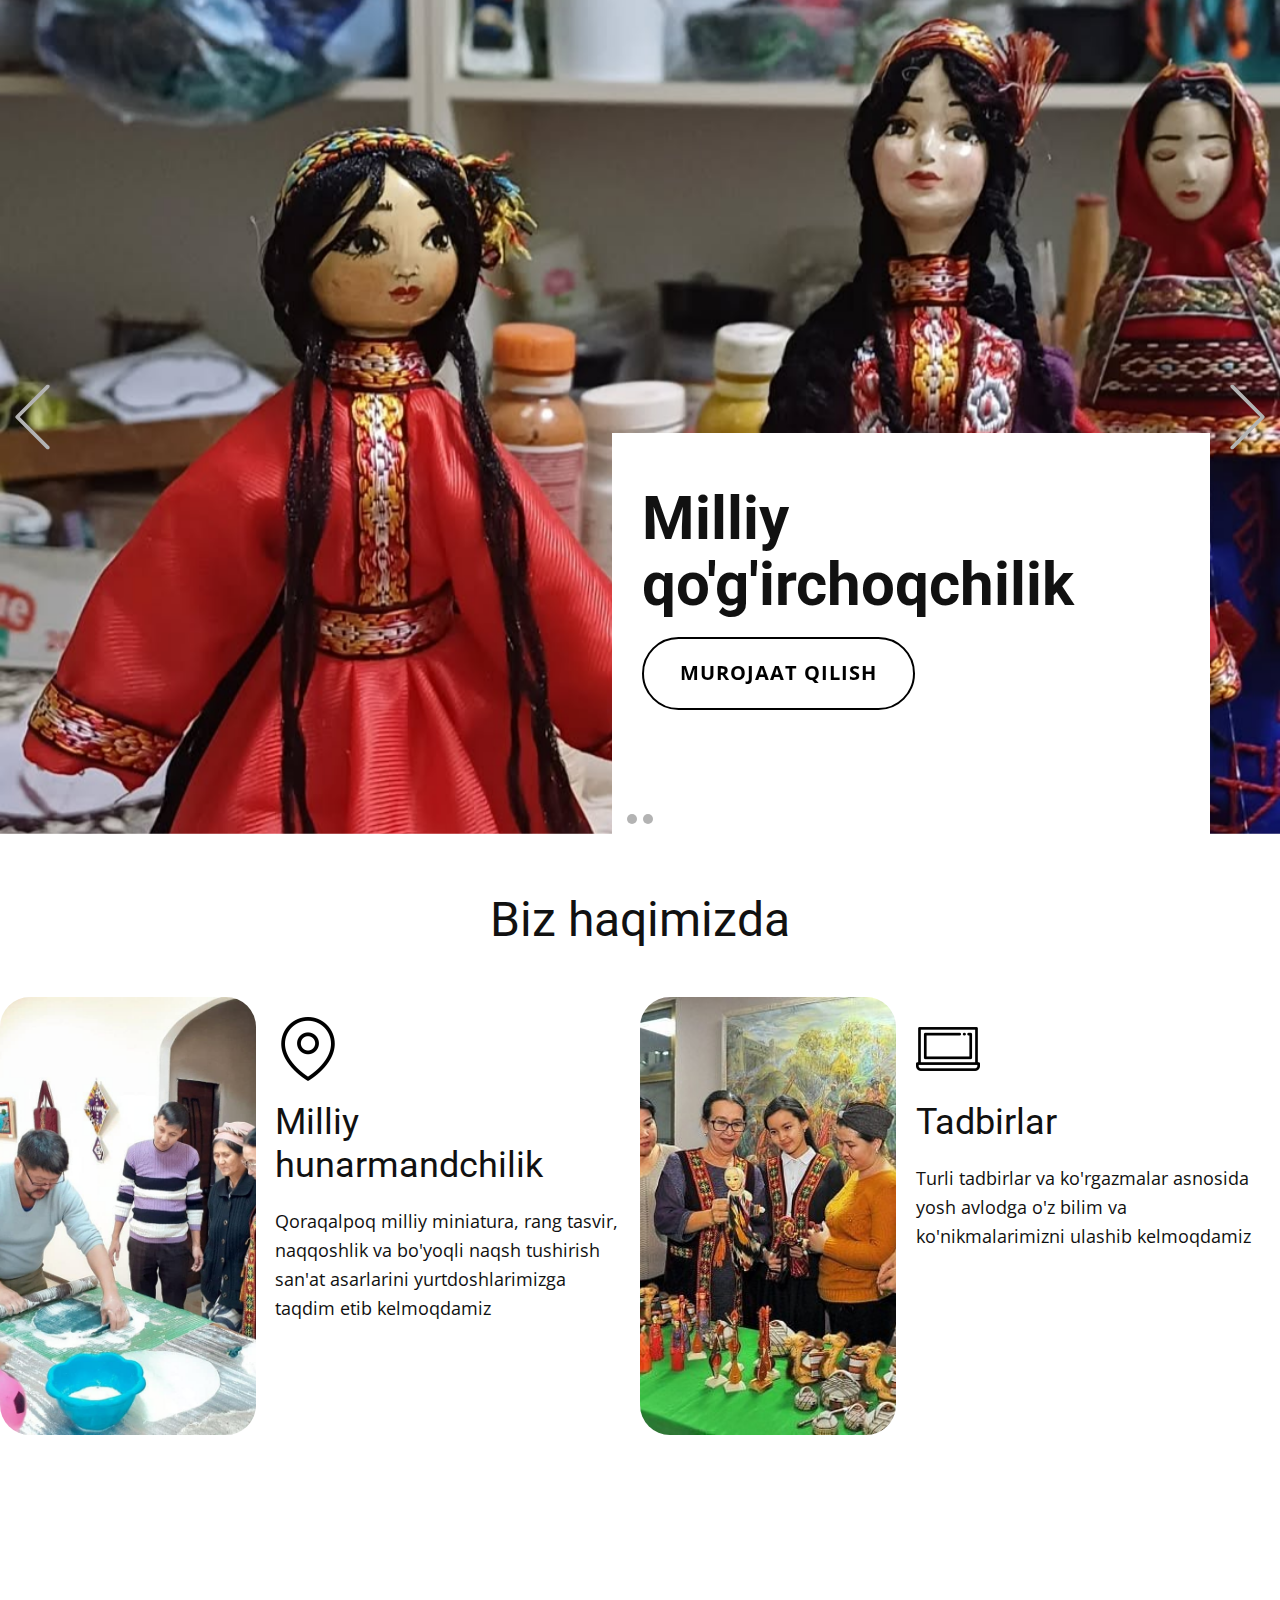
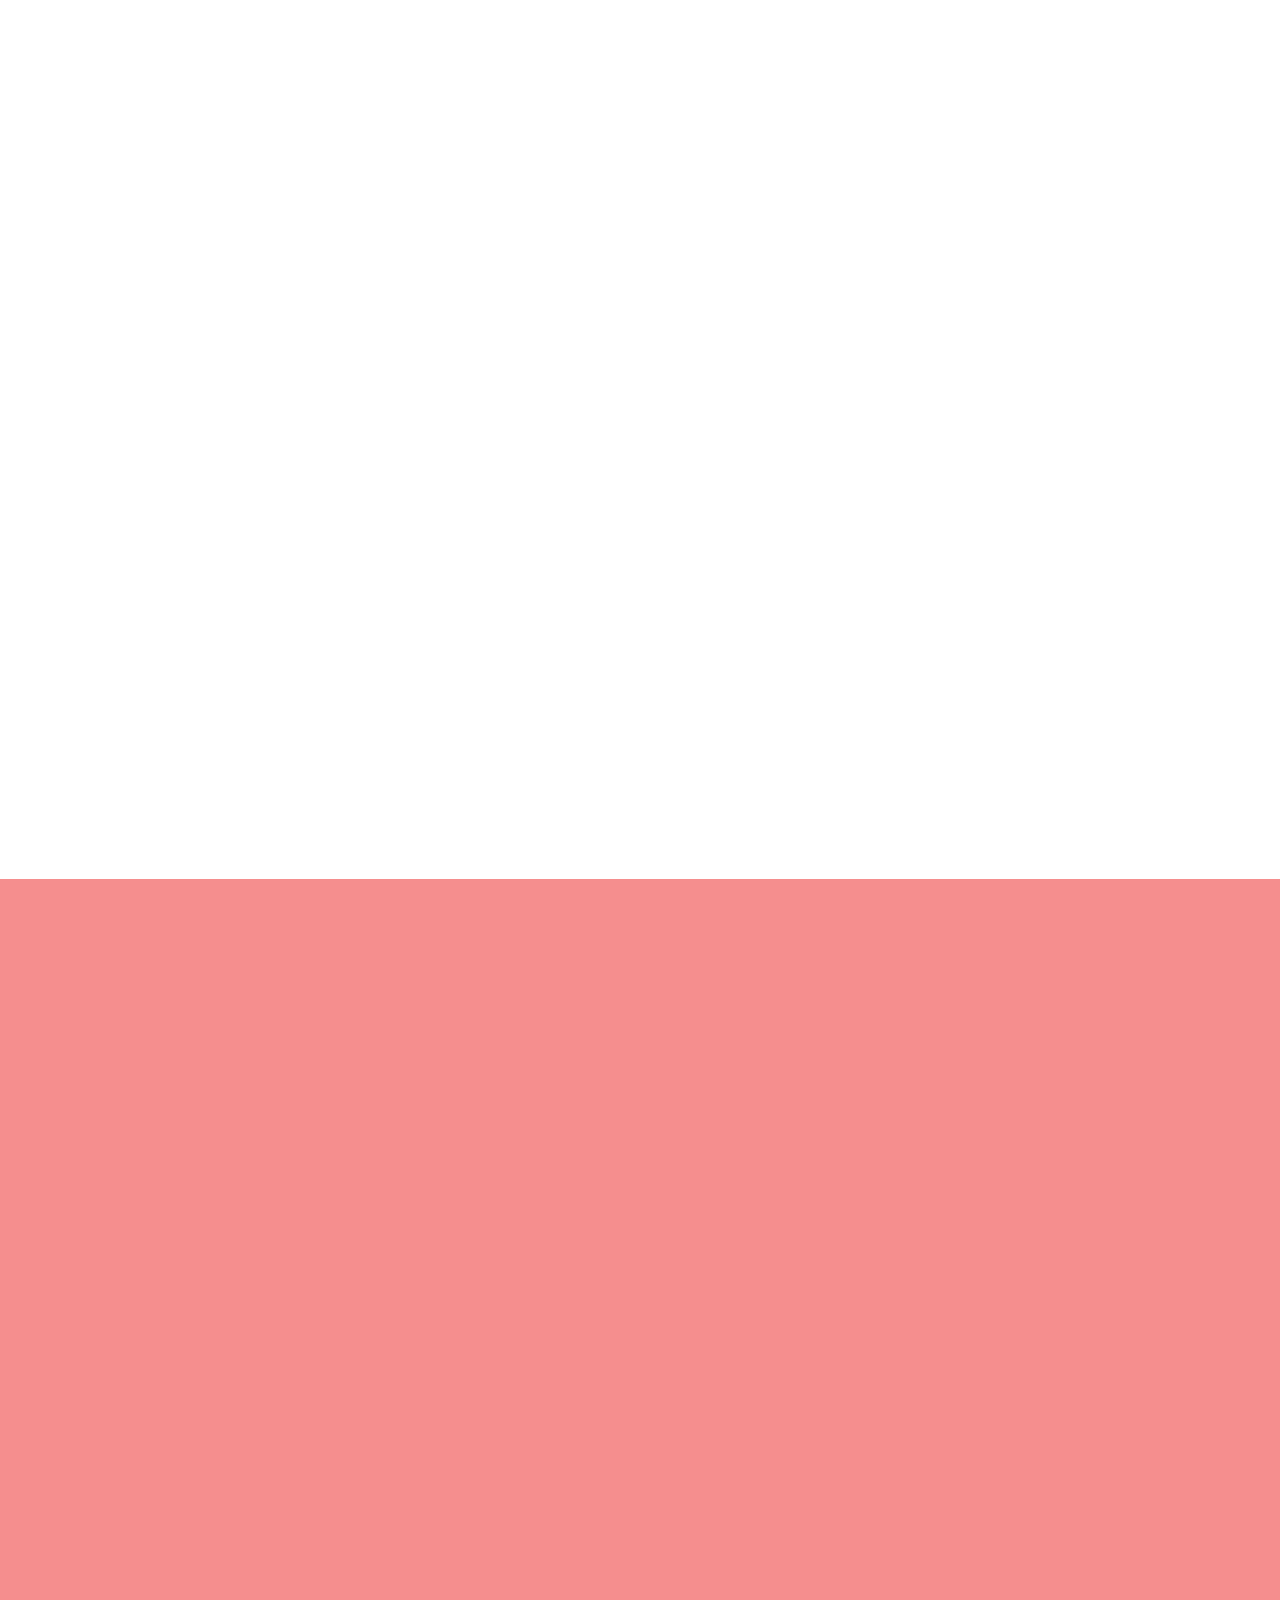
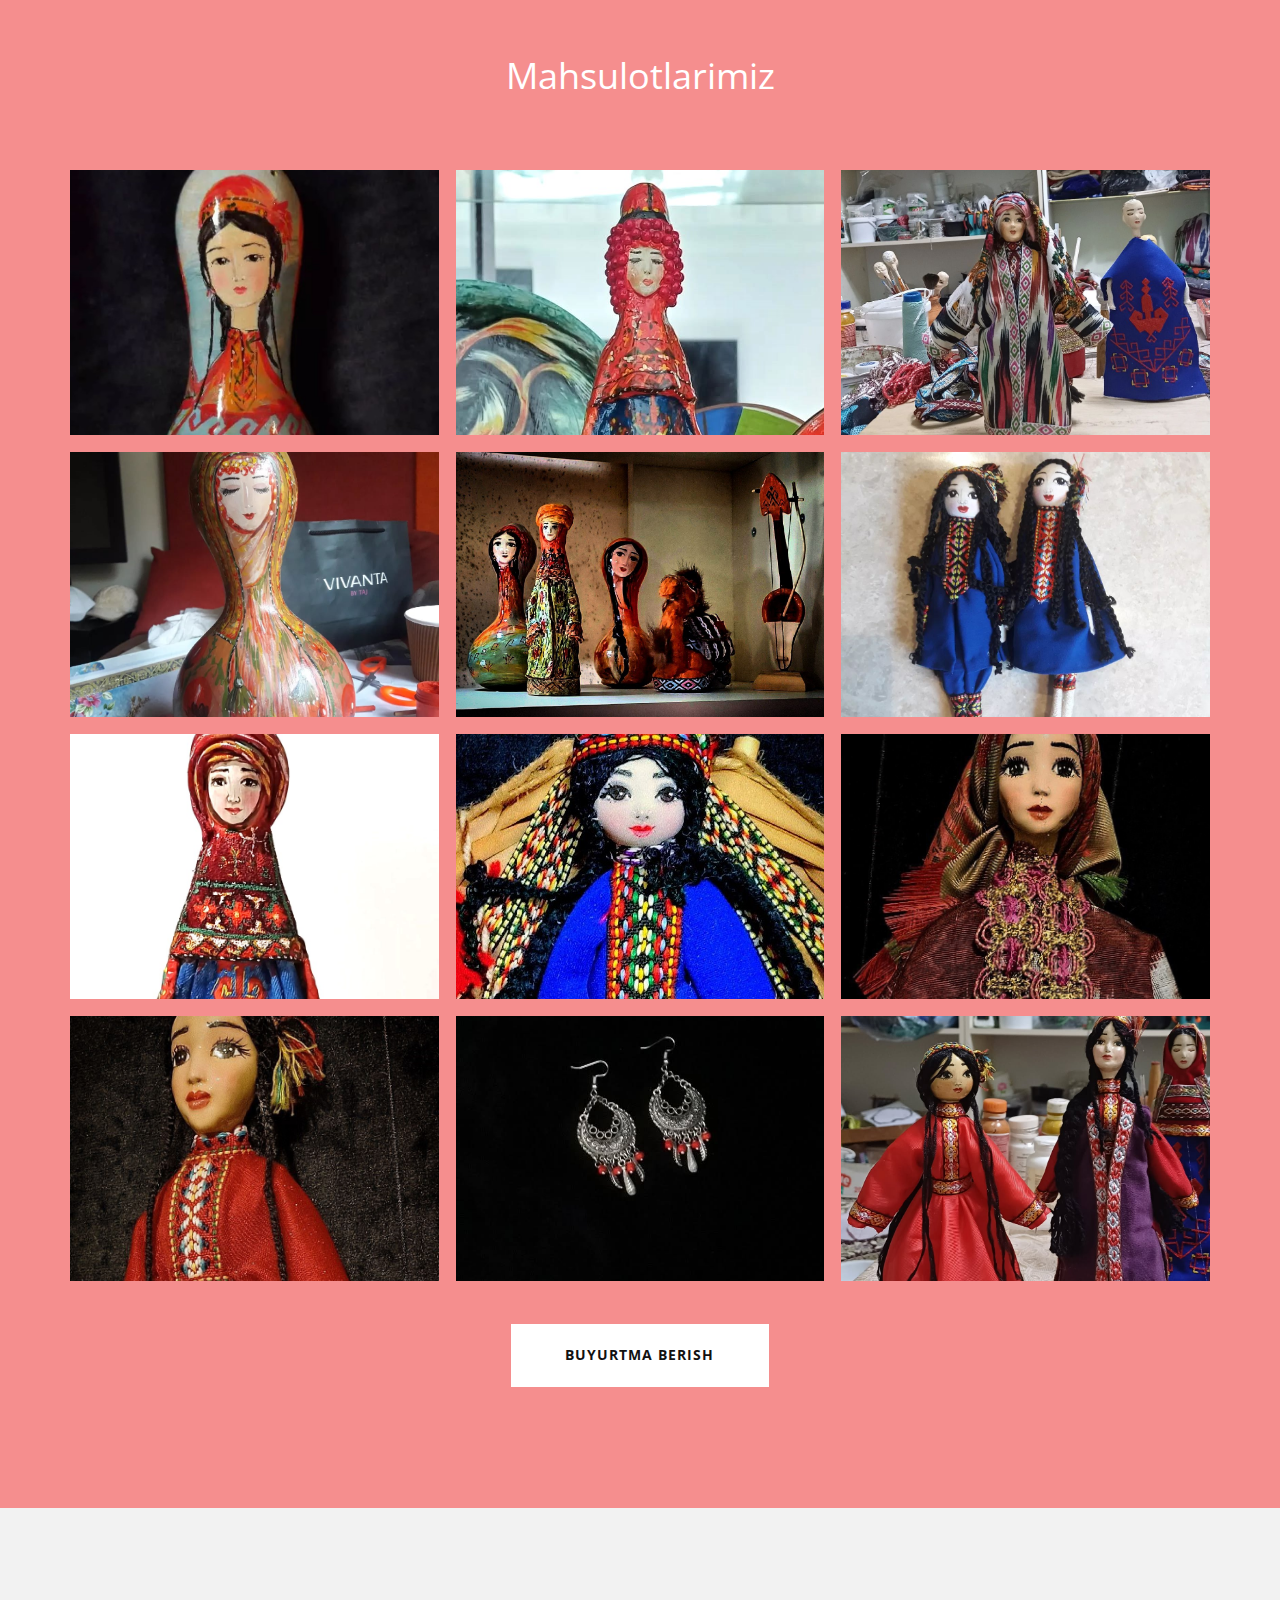
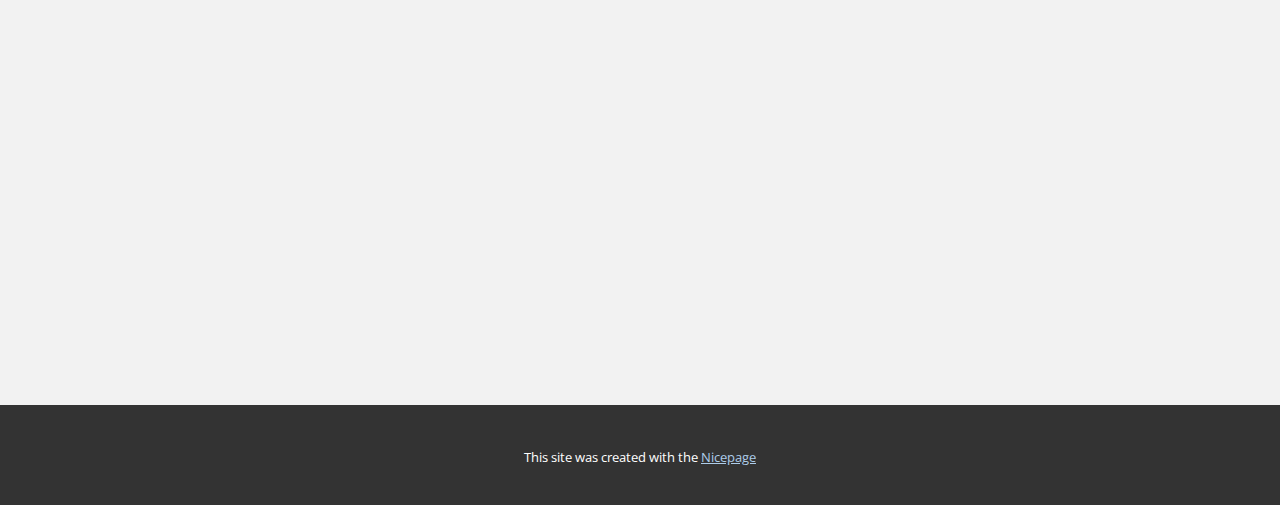
==== index.html @ 1484b787 "first commit" ====
<!DOCTYPE html>
<html style="font-size: 16px;" lang="en"><head>
    <meta name="viewport" content="width=device-width, initial-scale=1.0">
    <meta charset="utf-8">
    <meta name="keywords" content="​The Best-Selling Book Author That Inspires">
    <meta name="description" content="">
    <title>Milliy tasvir</title>
    <link rel="stylesheet" href="nicepage.css" media="screen">
<link rel="stylesheet" href="index.css" media="screen">
    <script class="u-script" type="text/javascript" src="jquery-1.9.1.min.js" defer=""></script>
    <script class="u-script" type="text/javascript" src="nicepage.js" defer=""></script>
    <meta name="generator" content="Nicepage 7.1.0, nicepage.com">
    <link id="u-theme-google-font" rel="stylesheet" href="https://fonts.googleapis.com/css?family=Roboto:100,100i,300,300i,400,400i,500,500i,700,700i,900,900i|Open+Sans:300,300i,400,400i,500,500i,600,600i,700,700i,800,800i">
    <link id="u-page-google-font" rel="stylesheet" href="https://fonts.googleapis.com/css?family=Open+Sans:300,300i,400,400i,500,500i,600,600i,700,700i,800,800i">
    
    
    
    
    
    
    
    
    
    <script type="application/ld+json">{
		"@context": "http://schema.org",
		"@type": "Organization",
		"name": "",
		"url": "/"
}</script>
    <meta name="theme-color" content="#478ac9">
    <meta property="og:title" content="Milliy tasvir">
    <meta property="og:type" content="website">
    <link rel="canonical" href="/">
  <meta data-intl-tel-input-cdn-path="intlTelInput/"></head>
  <body data-home-page="https://website6389601.nicepage.io/Milliy-tasvir.html?version=19e3d061-ef5d-7a63-19ee-7de861537e59" data-home-page-title="Milliy tasvir" data-path-to-root="./" data-include-products="false" class="u-body u-xl-mode" data-lang="en">
    <section class="u-carousel u-slide u-block-ebd0-1" id="carousel-514c" data-interval="5000" data-u-ride="carousel">
      <ol class="u-absolute-hcenter u-carousel-indicators u-block-ebd0-2">
        <li data-u-target="#carousel-514c" class="u-active u-grey-30 u-shape-circle" style="width: 10px; height: 10px;" data-u-slide-to="0"></li>
        <li data-u-target="#carousel-514c" class="u-grey-30 u-shape-circle" style="width: 10px; height: 10px;" data-u-slide-to="1"></li>
      </ol>
      <div class="u-carousel-inner" role="listbox">
        <div class="u-active u-carousel-item u-clearfix u-image u-section-1-1" data-image-width="1080" data-image-height="1080">
          <div class="u-clearfix u-sheet u-sheet-1">
            <div class="u-align-left u-container-align-left u-container-style u-expanded-width-sm u-expanded-width-xs u-group u-white u-group-1" data-animation-name="customAnimationIn" data-animation-duration="1500" data-animation-delay="500">
              <div class="u-container-layout u-container-layout-1">
                <h1 class="u-align-left u-text u-text-1" data-animation-name="" data-animation-duration="0" data-animation-delay="0" data-animation-direction="">Milliy qo'g'irchoqchilik</h1>
                <a href="tel:+998 91 395 06 77" class="u-active-palette-2-base u-align-center u-border-2 u-border-active-grey-80 u-border-black u-border-hover-grey-80 u-btn u-btn-round u-button-style u-hover-palette-2-base u-none u-radius-50 u-btn-1">Murojaat qilish</a>
              </div>
            </div>
          </div>
        </div>
        <div class="u-carousel-item u-clearfix u-image u-section-1-2" data-image-width="1080" data-image-height="1080">
          <div class="u-clearfix u-sheet u-sheet-1">
            <div class="u-align-left u-container-align-left u-container-style u-expanded-width-sm u-expanded-width-xs u-group u-white u-group-1" data-animation-name="customAnimationIn" data-animation-duration="1500" data-animation-delay="500">
              <div class="u-container-layout u-container-layout-1">
                <h1 class="u-align-left u-text u-text-1" data-animation-name="" data-animation-duration="0" data-animation-delay="0" data-animation-direction="">Milliy qo'g'irchoqchilik</h1>
                <a href="#" class="u-active-grey-80 u-align-center u-border-2 u-border-active-grey-80 u-border-black u-border-hover-grey-80 u-btn u-btn-round u-button-style u-hover-grey-80 u-none u-radius-50 u-btn-1">Murojaat qilish</a>
              </div>
            </div>
          </div>
        </div>
      </div>
      <a class="u-absolute-vcenter u-carousel-control u-carousel-control-prev u-text-grey-30 u-block-ebd0-3" href="#carousel-514c" role="button" data-u-slide="prev">
        <span aria-hidden="true">
          <svg class="u-svg-link" viewBox="0 0 477.175 477.175"><path d="M145.188,238.575l215.5-215.5c5.3-5.3,5.3-13.8,0-19.1s-13.8-5.3-19.1,0l-225.1,225.1c-5.3,5.3-5.3,13.8,0,19.1l225.1,225
                    c2.6,2.6,6.1,4,9.5,4s6.9-1.3,9.5-4c5.3-5.3,5.3-13.8,0-19.1L145.188,238.575z"></path></svg>
        </span>
        <span class="sr-only">Previous</span>
      </a>
      <a class="u-absolute-vcenter u-carousel-control u-carousel-control-next u-text-grey-30 u-block-ebd0-4" href="#carousel-514c" role="button" data-u-slide="next">
        <span aria-hidden="true">
          <svg class="u-svg-link" viewBox="0 0 477.175 477.175"><path d="M360.731,229.075l-225.1-225.1c-5.3-5.3-13.8-5.3-19.1,0s-5.3,13.8,0,19.1l215.5,215.5l-215.5,215.5
                    c-5.3,5.3-5.3,13.8,0,19.1c2.6,2.6,6.1,4,9.5,4c3.4,0,6.9-1.3,9.5-4l225.1-225.1C365.931,242.875,365.931,234.275,360.731,229.075z"></path></svg>
        </span>
        <span class="sr-only">Next</span>
      </a>
    </section>
    <section class="u-clearfix u-white u-section-2" id="carousel_7572">
      <h2 class="u-align-center u-text u-text-default u-text-1">Biz haqimizda<br>
      </h2>
      <div class="data-layout-selected u-clearfix u-expanded-width u-gutter-0 u-layout-wrap u-layout-wrap-1">
        <div class="u-layout">
          <div class="u-layout-row">
            <div class="u-container-align-center u-container-style u-image u-image-round u-layout-cell u-radius u-size-12-lg u-size-12-xl u-size-30-md u-size-30-sm u-size-30-xs u-image-1" data-image-width="960" data-image-height="960">
              <div class="u-container-layout u-container-layout-1"></div>
            </div>
            <div class="u-container-align-center-sm u-container-align-center-xs u-container-style u-layout-cell u-shape-rectangle u-size-18-lg u-size-18-xl u-size-30-md u-size-30-sm u-size-30-xs u-layout-cell-2">
              <div class="u-container-layout u-valign-top-lg u-valign-top-md u-valign-top-xl u-container-layout-2">
                <span class="u-align-center-sm u-align-center-xs u-file-icon u-icon u-icon-1">
                  <img src="images/3892704.png" alt="">
                </span>
                <h3 class="u-align-center-sm u-align-center-xs u-align-left-lg u-align-left-md u-align-left-xl u-text u-text-default u-text-2">Milliy hunarmandchilik </h3>
                <p class="u-align-center-sm u-align-center-xs u-align-left-lg u-align-left-md u-align-left-xl u-text u-text-default u-text-3">Qoraqalpoq milliy miniatura, rang tasvir, naqqoshlik va bo'yoqli naqsh tushirish san'at asarlarini yurtdoshlarimizga taqdim etib kelmoqdamiz</p>
                <a href="./#carousel_c367" class="u-active-palette-1-dark-1 u-align-center-sm u-align-center-xs u-align-left-lg u-align-left-md u-align-left-xl u-border-none u-btn u-button-style u-custom-color-2 u-hover-feature u-hover-palette-1-dark-1 u-radius u-text-active-white u-text-hover-white u-text-palette-1-dark-3 u-btn-1" data-animation-name="customAnimationIn" data-animation-duration="1750" data-animation-delay="500" data-animation-direction="">Mahsulotlarimiz</a>
              </div>
            </div>
            <div class="u-container-align-center u-container-style u-image u-image-round u-layout-cell u-radius u-size-12-lg u-size-12-xl u-size-30-md u-size-30-sm u-size-30-xs u-image-2" data-image-width="422" data-image-height="422">
              <div class="u-container-layout u-container-layout-3"></div>
            </div>
            <div class="u-container-align-center-sm u-container-align-center-xs u-container-align-left-lg u-container-align-left-md u-container-align-left-xl u-container-style u-layout-cell u-shape-rectangle u-size-18-lg u-size-18-xl u-size-30-md u-size-30-sm u-size-30-xs u-layout-cell-4">
              <div class="u-container-layout u-valign-top u-container-layout-4">
                <span class="u-align-center-sm u-align-center-xs u-file-icon u-icon u-icon-2">
                  <img src="images/331006.png" alt="">
                </span>
                <h3 class="u-align-center-sm u-align-center-xs u-align-left-lg u-align-left-md u-align-left-xl u-text u-text-default u-text-4">Tadbirlar</h3>
                <p class="u-align-center-sm u-align-center-xs u-align-left-lg u-align-left-md u-align-left-xl u-text u-text-default u-text-5">Turli tadbirlar va ko'rgazmalar asnosida yosh avlodga o'z bilim va ko'nikmalarimizni ulashib kelmoqdamiz </p>
                <a href="./#carousel_719b" class="u-active-palette-1-dark-1 u-align-center-sm u-align-center-xs u-align-left-lg u-align-left-md u-align-left-xl u-border-none u-btn u-button-style u-custom-color-2 u-hover-feature u-hover-palette-1-dark-1 u-radius u-text-active-white u-text-hover-white u-text-palette-1-dark-3 u-btn-2" data-animation-name="customAnimationIn" data-animation-duration="1750" data-animation-delay="500" data-animation-direction="">Ijtimoiy tarmoqlar</a>
              </div>
            </div>
          </div>
        </div>
      </div>
      
      
    </section>
    <section class="u-align-center u-clearfix u-container-align-center u-container-align-center-xs u-white u-section-3" src="" id="carousel_9b4f">
      <div class="custom-expanded u-container-align-center u-container-style u-expanded-width-lg u-expanded-width-sm u-expanded-width-xl u-group u-image u-shading u-image-1" data-image-width="960" data-image-height="960" data-animation-name="flipIn" data-animation-duration="1500" data-animation-delay="0" data-animation-direction="X">
        <div class="u-container-layout u-valign-top u-container-layout-1">
          <h1 class="u-align-center u-text u-text-body-alt-color u-text-default u-text-1">Faoliyatimiz</h1>
        </div>
      </div>
      <div class="custom-expanded u-list u-list-1">
        <div class="u-repeater u-repeater-1">
          <div class="u-container-style u-list-item u-palette-2-light-1 u-radius u-repeater-item u-shape-round u-list-item-1" data-animation-name="customAnimationIn" data-animation-duration="1500" data-animation-delay="500">
            <div class="u-container-layout u-similar-container u-container-layout-2">
              <span class="u-align-center-sm u-align-center-xs u-align-left-lg u-align-left-md u-align-left-xl u-file-icon u-icon u-text-white u-icon-1" data-animation-name="" data-animation-duration="0" data-animation-delay="0" data-animation-direction="">
                <img src="images/7198217-c89758ea.png" alt="">
              </span>
              <h4 class="u-align-center-sm u-align-center-xs u-align-left-lg u-align-left-md u-align-left-xl u-text u-text-2">Faoliyatimiz&nbsp;</h4>
              <p class="u-align-left u-text u-text-3"> 2017-yildan beri xalq amaliy san’ati va milliy qadriyatlarni saqlab qolish hamda targ‘ib qilish yo‘lida mehnat qilib kelmoqdamiz.&nbsp; Bizning asosiy maqsadimiz milliy san'atni asrash va xalqaro targ'ib qilish</p>
            </div>
          </div>
          <div class="u-container-style u-list-item u-palette-2-light-1 u-radius u-repeater-item u-shape-round u-list-item-2" data-animation-name="customAnimationIn" data-animation-duration="1500" data-animation-delay="500">
            <div class="u-container-layout u-similar-container u-container-layout-3">
              <span class="u-align-center-sm u-align-center-xs u-align-left-lg u-align-left-md u-align-left-xl u-file-icon u-icon u-text-white u-icon-2" data-animation-name="" data-animation-duration="0" data-animation-delay="0" data-animation-direction="">
                <img src="images/9541346-ba551d6d.png" alt="">
              </span>
              <h4 class="u-align-center-sm u-align-center-xs u-align-left-lg u-align-left-md u-align-left-xl u-text u-text-4">Yutuqlarimiz</h4>
              <p class="u-align-left u-text u-text-5"> 1. Miniatюra, rang tasvir, nakkoshlik va buyokli naqshlar bilan ishlab chiqilgan mahsulotlarimiz yuqori san'at asarlaridir.Yetkazib berish pochta orqali amalga oshiriladi va buyurtma asosida mahsulotlar tayyorlanadi.<br>
              </p>
            </div>
          </div>
          <div class="u-container-style u-list-item u-palette-2-light-1 u-radius u-repeater-item u-shape-round u-list-item-3" data-animation-name="customAnimationIn" data-animation-duration="1500" data-animation-delay="500">
            <div class="u-container-layout u-similar-container u-container-layout-4">
              <span class="u-align-center-sm u-align-center-xs u-align-left-lg u-align-left-md u-align-left-xl u-file-icon u-icon u-text-white u-icon-3" data-animation-name="" data-animation-duration="0" data-animation-delay="0" data-animation-direction="">
                <img src="images/12644617-d09484ce.png" alt="">
              </span>
              <h4 class="u-align-center-sm u-align-center-xs u-align-left-lg u-align-left-md u-align-left-xl u-text u-text-6">Statistika</h4>
              <p class="u-align-left u-text u-text-7"> 2017-yildan buyon san’atga mehr qo‘ygan mingdan ortiq mijozga o‘zimizning mahsulot va xizmatlarimizni taqdim etdik. Har bir buyumimiz o‘ziga xoslik va qo‘l mehnatining yuksak namunasi hisoblanadi. </p>
            </div>
          </div>
        </div>
      </div>
    </section>
    <section class="u-clearfix u-container-align-center u-custom-color-2 u-section-4" id="carousel_c367">
      <div class="u-clearfix u-sheet u-sheet-1">
        <h2 class="u-align-center u-text u-text-default u-text-1" data-animation-name="customAnimationIn" data-animation-duration="1500" data-animation-delay="0">Mahsulot turlari</h2>
        <div class="u-expanded-width u-list u-list-1">
          <div class="u-repeater u-repeater-1">
            <div class="u-align-left u-container-align-left u-container-style u-list-item u-opacity u-opacity-90 u-repeater-item u-white u-list-item-1" data-animation-name="customAnimationIn" data-animation-duration="1500" data-animation-delay="500">
              <div class="u-container-layout u-similar-container u-container-layout-1">
                <div alt="" class="custom-expanded u-image u-image-circle u-preserve-proportions u-image-1" data-image-width="960" data-image-height="960"></div>
                <h4 class="u-align-center u-text u-text-default u-text-2">Su'ratli qo'g'irchoq</h4>
                <p class="u-align-center u-text u-text-default u-text-palette-2-base u-text-3">qo'l mehnati </p>
                <div class="u-social-icons u-spacing-10 u-social-icons-1">
                  <a class="u-social-url" target="_blank" href="">
                    <span class="u-icon u-icon-circle u-social-facebook u-social-icon u-text-black u-icon-1">
                      <svg class="u-svg-link" preserveAspectRatio="xMidYMin slice" viewBox="0 0 112 112" style=""><use xlink:href="#svg-ad72"></use></svg>
                      <svg x="0px" y="0px" viewBox="0 0 112 112" id="svg-ad72" class="u-svg-content"><path d="M75.5,28.8H65.4c-1.5,0-4,0.9-4,4.3v9.4h13.9l-1.5,15.8H61.4v45.1H42.8V58.3h-8.8V42.4h8.8V32.2 c0-7.4,3.4-18.8,18.8-18.8h13.8v15.4H75.5z"></path></svg>
                    </span>
                  </a>
                  <a class="u-social-url" target="_blank" href="">
                    <span class="u-icon u-icon-circle u-social-icon u-social-instagram u-text-black u-icon-2">
                      <svg class="u-svg-link" preserveAspectRatio="xMidYMin slice" viewBox="0 0 112 112" style=""><use xlink:href="#svg-a0a0"></use></svg>
                      <svg x="0px" y="0px" viewBox="0 0 112 112" id="svg-a0a0" class="u-svg-content"><path d="M55.9,32.9c-12.8,0-23.2,10.4-23.2,23.2s10.4,23.2,23.2,23.2s23.2-10.4,23.2-23.2S68.7,32.9,55.9,32.9z M55.9,69.4c-7.4,0-13.3-6-13.3-13.3c-0.1-7.4,6-13.3,13.3-13.3s13.3,6,13.3,13.3C69.3,63.5,63.3,69.4,55.9,69.4z"></path><path d="M79.7,26.8c-3,0-5.4,2.5-5.4,5.4s2.5,5.4,5.4,5.4c3,0,5.4-2.5,5.4-5.4S82.7,26.8,79.7,26.8z"></path><path d="M78.2,11H33.5C21,11,10.8,21.3,10.8,33.7v44.7c0,12.6,10.2,22.8,22.7,22.8h44.7c12.6,0,22.7-10.2,22.7-22.7 V33.7C100.8,21.1,90.6,11,78.2,11z M91,78.4c0,7.1-5.8,12.8-12.8,12.8H33.5c-7.1,0-12.8-5.8-12.8-12.8V33.7 c0-7.1,5.8-12.8,12.8-12.8h44.7c7.1,0,12.8,5.8,12.8,12.8V78.4z"></path></svg>
                    </span>
                  </a>
                  <a class="u-social-url" target="_blank" href="#">
                    <span class="u-icon u-icon-circle u-social-icon u-social-linkedin u-text-black u-icon-3">
                      <svg class="u-svg-link" preserveAspectRatio="xMidYMin slice" viewBox="0 0 112 112" style=""><use xlink:href="#svg-78e1"></use></svg>
                      <svg x="0px" y="0px" viewBox="0 0 112 112" id="svg-78e1" class="u-svg-content"><path d="M33.8,96.8H14.5v-58h19.3V96.8z M24.1,30.9L24.1,30.9c-6.6,0-10.8-4.5-10.8-10.1c0-5.8,4.3-10.1,10.9-10.1 S34.9,15,35.1,20.8C35.1,26.4,30.8,30.9,24.1,30.9z M103.3,96.8H84.1v-31c0-7.8-2.7-13.1-9.8-13.1c-5.3,0-8.5,3.6-9.9,7.1 c-0.6,1.3-0.6,3-0.6,4.8V97H44.5c0,0,0.3-52.6,0-58h19.3v8.2c2.6-3.9,7.2-9.6,17.4-9.6c12.7,0,22.2,8.4,22.2,26.1V96.8z"></path></svg>
                    </span>
                  </a>
                </div>
              </div>
            </div>
            <div class="u-align-left u-container-align-center u-container-align-left u-container-align-left-xl u-container-style u-list-item u-opacity u-opacity-90 u-repeater-item u-white u-list-item-2" data-animation-name="customAnimationIn" data-animation-duration="1500" data-animation-delay="500">
              <div class="u-container-layout u-similar-container u-container-layout-2">
                <div alt="" class="custom-expanded u-image u-image-circle u-preserve-proportions u-image-2" data-image-width="720" data-image-height="1123"></div>
                <h4 class="u-align-center u-text u-text-default u-text-4"> Milliy qo'g'irchoq</h4>
                <p class="u-align-center u-text u-text-default u-text-palette-2-base u-text-5"> qo'l mehnati </p>
                <div class="u-social-icons u-spacing-10 u-social-icons-2">
                  <a class="u-social-url" target="_blank" href="">
                    <span class="u-icon u-icon-circle u-social-facebook u-social-icon u-text-black u-icon-4">
                      <svg class="u-svg-link" preserveAspectRatio="xMidYMin slice" viewBox="0 0 112 112" style=""><use xlink:href="#svg-ad72"></use></svg>
                      <svg x="0px" y="0px" viewBox="0 0 112 112" id="svg-ad72" class="u-svg-content"><path d="M75.5,28.8H65.4c-1.5,0-4,0.9-4,4.3v9.4h13.9l-1.5,15.8H61.4v45.1H42.8V58.3h-8.8V42.4h8.8V32.2 c0-7.4,3.4-18.8,18.8-18.8h13.8v15.4H75.5z"></path></svg>
                    </span>
                  </a>
                  <a class="u-social-url" target="_blank" href="">
                    <span class="u-icon u-icon-circle u-social-icon u-social-instagram u-text-black u-icon-5">
                      <svg class="u-svg-link" preserveAspectRatio="xMidYMin slice" viewBox="0 0 112 112" style=""><use xlink:href="#svg-a0a0"></use></svg>
                      <svg x="0px" y="0px" viewBox="0 0 112 112" id="svg-a0a0" class="u-svg-content"><path d="M55.9,32.9c-12.8,0-23.2,10.4-23.2,23.2s10.4,23.2,23.2,23.2s23.2-10.4,23.2-23.2S68.7,32.9,55.9,32.9z M55.9,69.4c-7.4,0-13.3-6-13.3-13.3c-0.1-7.4,6-13.3,13.3-13.3s13.3,6,13.3,13.3C69.3,63.5,63.3,69.4,55.9,69.4z"></path><path d="M79.7,26.8c-3,0-5.4,2.5-5.4,5.4s2.5,5.4,5.4,5.4c3,0,5.4-2.5,5.4-5.4S82.7,26.8,79.7,26.8z"></path><path d="M78.2,11H33.5C21,11,10.8,21.3,10.8,33.7v44.7c0,12.6,10.2,22.8,22.7,22.8h44.7c12.6,0,22.7-10.2,22.7-22.7 V33.7C100.8,21.1,90.6,11,78.2,11z M91,78.4c0,7.1-5.8,12.8-12.8,12.8H33.5c-7.1,0-12.8-5.8-12.8-12.8V33.7 c0-7.1,5.8-12.8,12.8-12.8h44.7c7.1,0,12.8,5.8,12.8,12.8V78.4z"></path></svg>
                    </span>
                  </a>
                  <a class="u-social-url" target="_blank" href="#">
                    <span class="u-icon u-icon-circle u-social-icon u-social-linkedin u-text-black u-icon-6">
                      <svg class="u-svg-link" preserveAspectRatio="xMidYMin slice" viewBox="0 0 112 112" style=""><use xlink:href="#svg-78e1"></use></svg>
                      <svg x="0px" y="0px" viewBox="0 0 112 112" id="svg-78e1" class="u-svg-content"><path d="M33.8,96.8H14.5v-58h19.3V96.8z M24.1,30.9L24.1,30.9c-6.6,0-10.8-4.5-10.8-10.1c0-5.8,4.3-10.1,10.9-10.1 S34.9,15,35.1,20.8C35.1,26.4,30.8,30.9,24.1,30.9z M103.3,96.8H84.1v-31c0-7.8-2.7-13.1-9.8-13.1c-5.3,0-8.5,3.6-9.9,7.1 c-0.6,1.3-0.6,3-0.6,4.8V97H44.5c0,0,0.3-52.6,0-58h19.3v8.2c2.6-3.9,7.2-9.6,17.4-9.6c12.7,0,22.2,8.4,22.2,26.1V96.8z"></path></svg>
                    </span>
                  </a>
                </div>
              </div>
            </div>
            <div class="u-align-left u-container-align-left u-container-style u-list-item u-opacity u-opacity-90 u-repeater-item u-white u-list-item-3" data-animation-name="customAnimationIn" data-animation-duration="1500" data-animation-delay="500">
              <div class="u-container-layout u-similar-container u-container-layout-3">
                <div alt="" class="custom-expanded u-image u-image-circle u-preserve-proportions u-image-3" data-image-width="1080" data-image-height="1349"></div>
                <h4 class="u-align-center u-text u-text-default u-text-6">Milliy qo'g'irchoq </h4>
                <p class="u-align-center u-text u-text-default u-text-palette-2-base u-text-7"> qo'l mehnati </p>
                <div class="u-social-icons u-spacing-10 u-social-icons-3">
                  <a class="u-social-url" target="_blank" href="">
                    <span class="u-icon u-icon-circle u-social-facebook u-social-icon u-text-black u-icon-7">
                      <svg class="u-svg-link" preserveAspectRatio="xMidYMin slice" viewBox="0 0 112 112" style=""><use xlink:href="#svg-ad72"></use></svg>
                      <svg x="0px" y="0px" viewBox="0 0 112 112" id="svg-ad72" class="u-svg-content"><path d="M75.5,28.8H65.4c-1.5,0-4,0.9-4,4.3v9.4h13.9l-1.5,15.8H61.4v45.1H42.8V58.3h-8.8V42.4h8.8V32.2 c0-7.4,3.4-18.8,18.8-18.8h13.8v15.4H75.5z"></path></svg>
                    </span>
                  </a>
                  <a class="u-social-url" target="_blank" href="">
                    <span class="u-icon u-icon-circle u-social-icon u-social-instagram u-text-black u-icon-8">
                      <svg class="u-svg-link" preserveAspectRatio="xMidYMin slice" viewBox="0 0 112 112" style=""><use xlink:href="#svg-a0a0"></use></svg>
                      <svg x="0px" y="0px" viewBox="0 0 112 112" id="svg-a0a0" class="u-svg-content"><path d="M55.9,32.9c-12.8,0-23.2,10.4-23.2,23.2s10.4,23.2,23.2,23.2s23.2-10.4,23.2-23.2S68.7,32.9,55.9,32.9z M55.9,69.4c-7.4,0-13.3-6-13.3-13.3c-0.1-7.4,6-13.3,13.3-13.3s13.3,6,13.3,13.3C69.3,63.5,63.3,69.4,55.9,69.4z"></path><path d="M79.7,26.8c-3,0-5.4,2.5-5.4,5.4s2.5,5.4,5.4,5.4c3,0,5.4-2.5,5.4-5.4S82.7,26.8,79.7,26.8z"></path><path d="M78.2,11H33.5C21,11,10.8,21.3,10.8,33.7v44.7c0,12.6,10.2,22.8,22.7,22.8h44.7c12.6,0,22.7-10.2,22.7-22.7 V33.7C100.8,21.1,90.6,11,78.2,11z M91,78.4c0,7.1-5.8,12.8-12.8,12.8H33.5c-7.1,0-12.8-5.8-12.8-12.8V33.7 c0-7.1,5.8-12.8,12.8-12.8h44.7c7.1,0,12.8,5.8,12.8,12.8V78.4z"></path></svg>
                    </span>
                  </a>
                  <a class="u-social-url" target="_blank" href="#">
                    <span class="u-icon u-icon-circle u-social-icon u-social-linkedin u-text-black u-icon-9">
                      <svg class="u-svg-link" preserveAspectRatio="xMidYMin slice" viewBox="0 0 112 112" style=""><use xlink:href="#svg-78e1"></use></svg>
                      <svg x="0px" y="0px" viewBox="0 0 112 112" id="svg-78e1" class="u-svg-content"><path d="M33.8,96.8H14.5v-58h19.3V96.8z M24.1,30.9L24.1,30.9c-6.6,0-10.8-4.5-10.8-10.1c0-5.8,4.3-10.1,10.9-10.1 S34.9,15,35.1,20.8C35.1,26.4,30.8,30.9,24.1,30.9z M103.3,96.8H84.1v-31c0-7.8-2.7-13.1-9.8-13.1c-5.3,0-8.5,3.6-9.9,7.1 c-0.6,1.3-0.6,3-0.6,4.8V97H44.5c0,0,0.3-52.6,0-58h19.3v8.2c2.6-3.9,7.2-9.6,17.4-9.6c12.7,0,22.2,8.4,22.2,26.1V96.8z"></path></svg>
                    </span>
                  </a>
                </div>
              </div>
            </div>
          </div>
        </div>
      </div>
    </section>
    <section class="u-clearfix u-custom-color-2 u-section-5" id="sec-9756">
      <div class="u-clearfix u-sheet u-valign-middle u-sheet-1">
        <h3 class="u-align-center u-custom-font u-font-open-sans u-text u-text-default u-text-1">Mahsulotlarimiz</h3>
      </div>
    </section>
    <section class="u-align-center u-clearfix u-container-align-center u-custom-color-2 u-section-6" id="carousel_8724">
      <div class="u-clearfix u-sheet u-valign-middle-xs u-sheet-1">
        <div class="u-expanded-width u-gallery u-layout-grid u-lightbox u-show-text-on-hover u-gallery-1">
          <div class="u-gallery-inner u-gallery-inner-1">
            <div class="u-effect-fade u-effect-hover-liftUp u-gallery-item u-gallery-item-1">
              <div class="u-back-slide" data-image-width="863" data-image-height="580">
                <img class="u-back-image u-expanded" src="images/Snapinsta.app_324068382_140531981888480_1067826738696913418_n_1080-1.jpg">
              </div>
              <div class="u-over-slide u-shading u-over-slide-1"></div>
            </div>
            <div class="u-effect-fade u-effect-hover-liftUp u-gallery-item u-gallery-item-2">
              <div class="u-back-slide" data-image-width="794" data-image-height="488">
                <img class="u-back-image u-expanded" src="images/Snapinsta.app_438949588_411873331480786_3979796614231112829_n_1080.jpg">
              </div>
              <div class="u-over-slide u-shading u-over-slide-2"></div>
            </div>
            <div class="u-effect-fade u-effect-hover-liftUp u-gallery-item u-gallery-item-3">
              <div class="u-back-slide" data-image-width="1080" data-image-height="1080">
                <img class="u-back-image u-expanded" src="images/Snapinsta.app_467327288_1091255815375343_606841157768823582_n_1080.jpg">
              </div>
              <div class="u-over-slide u-shading u-over-slide-3"></div>
            </div>
            <div class="u-effect-fade u-effect-hover-liftUp u-gallery-item u-gallery-item-4">
              <div class="u-back-slide" data-image-width="1080" data-image-height="1080">
                <img class="u-back-image u-expanded" src="images/Snapinsta.app_329579476_188061743907149_6606380950341901539_n_1080.jpg">
              </div>
              <div class="u-over-slide u-shading u-over-slide-4"></div>
            </div>
            <div class="u-effect-fade u-effect-hover-liftUp u-gallery-item u-gallery-item-5">
              <div class="u-back-slide" data-image-width="1280" data-image-height="906">
                <img class="u-back-image u-expanded" src="images/photo_5364135396897842100_y1.jpg">
              </div>
              <div class="u-over-slide u-shading u-over-slide-5"></div>
            </div>
            <div class="u-effect-fade u-effect-hover-liftUp u-gallery-item u-gallery-item-6">
              <div class="u-back-slide" data-image-width="1080" data-image-height="1080">
                <img class="u-back-image u-expanded" src="images/Snapinsta.app_330836353_867287367898827_5084224909433812159_n_1080.jpg">
              </div>
              <div class="u-over-slide u-shading u-over-slide-6"></div>
            </div>
            <div class="u-effect-fade u-effect-hover-liftUp u-gallery-item u-gallery-item-7">
              <div class="u-back-slide" data-image-width="860" data-image-height="641">
                <img class="u-back-image u-expanded" src="images/Snapinsta.app_447066650_2730547063786994_8689189964973637212_n_1080-1.jpg">
              </div>
              <div class="u-over-slide u-shading u-over-slide-7"></div>
            </div>
            <div class="u-effect-fade u-effect-hover-liftUp u-gallery-item u-gallery-item-8">
              <div class="u-back-slide" data-image-width="685" data-image-height="731">
                <img class="u-back-image u-expanded" src="images/photo_5364135396897842106_y-1.jpg">
              </div>
              <div class="u-over-slide u-shading u-over-slide-8"></div>
            </div>
            <div class="u-effect-fade u-effect-hover-liftUp u-gallery-item u-gallery-item-9">
              <div class="u-back-slide" data-image-width="763" data-image-height="809">
                <img class="u-back-image u-expanded" src="images/photo_5364135396897842104_y.jpg">
              </div>
              <div class="u-over-slide u-shading u-over-slide-9"></div>
            </div>
            <div class="u-effect-fade u-effect-hover-liftUp u-gallery-item u-gallery-item-10" data-image-width="776" data-image-height="1280">
              <div class="u-back-slide" data-image-width="780" data-image-height="707">
                <img class="u-back-image u-expanded" src="images/5364135396897842132.jpg">
              </div>
              <div class="u-over-slide u-shading u-over-slide-10"></div>
            </div>
            <div class="u-effect-fade u-effect-hover-liftUp u-gallery-item u-gallery-item-11" data-image-width="590" data-image-height="964">
              <div class="u-back-slide" data-image-width="720" data-image-height="720">
                <img class="u-back-image u-expanded" src="images/Snapinsta.app_401070766_1114098886240913_5497408241287108324_n_1080.jpg">
              </div>
              <div class="u-over-slide u-shading u-over-slide-11"></div>
            </div>
            <div class="u-effect-fade u-effect-hover-liftUp u-gallery-item u-gallery-item-12" data-image-width="1080" data-image-height="1080">
              <div class="u-back-slide">
                <img class="u-back-image u-expanded" src="images/Snapinsta.app_468033038_1148251799968113_2856271543137672391_n_1080.jpg">
              </div>
              <div class="u-over-slide u-shading u-over-slide-12"></div>
            </div>
          </div>
        </div>
        <a href="tel:+99891 395 06 77" class="u-active-palette-2-light-3 u-align-center u-border-none u-btn u-button-style u-hover-palette-2-light-3 u-white u-btn-1">Buyurtma berish </a>
      </div>
    </section>
    <section class="u-align-center u-clearfix u-container-align-center u-grey-5 u-section-7" src="" id="carousel_719b">
      <div class="u-clearfix u-sheet u-valign-middle u-sheet-1">
        <div class="u-expanded-width u-list u-list-1">
          <div class="u-repeater u-repeater-1">
            <div class="u-align-center u-border-3 u-border-no-bottom u-border-no-left u-border-no-right u-border-palette-2-base u-container-align-center u-container-align-left u-container-style u-hover-feature u-list-item u-radius u-repeater-item u-shape-round u-white u-list-item-1" data-animation-name="customAnimationIn" data-animation-duration="1000" data-animation-delay="500">
              <div class="u-container-layout u-similar-container u-valign-top u-container-layout-1">
                <h3 class="u-align-left u-text u-text-1">Aloqa</h3>
                <p class="u-align-left u-text u-text-2">Murojaat va takliflar uchun<br> +99891 395 06 77
                </p>
                <a href="tel:+99891 395 06 77" class="u-align-left u-border-2 u-border-active-palette-2-base u-border-hover-palette-2-base u-border-no-left u-border-no-right u-border-no-top u-border-palette-2-base u-btn u-button-style u-none u-text-active-palette-2-base u-text-body-color u-text-hover-palette-2-base u-btn-1" data-animation-name="customAnimationIn" data-animation-duration="1500" data-animation-delay="500" data-animation-direction="">murojaat qilish </a>
              </div>
            </div>
            <div class="u-align-center u-border-3 u-border-no-bottom u-border-no-left u-border-no-right u-border-palette-2-base u-container-align-center u-container-align-left u-container-style u-hover-feature u-list-item u-radius u-repeater-item u-shape-round u-white u-list-item-2" data-animation-name="customAnimationIn" data-animation-duration="1000">
              <div class="u-container-layout u-similar-container u-valign-top u-container-layout-2">
                <h3 class="u-align-left u-text u-text-3">Instagram</h3>
                <p class="u-align-left u-text u-text-4"> @allambergenovamakha<br>@allambergenovamakhada
                </p>
                <a href="https://www.instagram.com/allambergenovamakhada/" class="u-align-left u-border-2 u-border-active-palette-2-base u-border-hover-palette-2-base u-border-no-left u-border-no-right u-border-no-top u-border-palette-2-base u-btn u-button-style u-none u-text-active-palette-2-base u-text-body-color u-text-hover-palette-2-base u-btn-2" data-animation-name="customAnimationIn" data-animation-duration="1500" data-animation-delay="500" data-animation-direction="">ko'rish</a>
              </div>
            </div>
            <div class="u-align-center u-border-3 u-border-no-bottom u-border-no-left u-border-no-right u-border-palette-2-base u-container-align-center u-container-align-left u-container-style u-hover-feature u-list-item u-radius u-repeater-item u-shape-round u-white u-list-item-3" data-animation-name="customAnimationIn" data-animation-duration="1000">
              <div class="u-container-layout u-similar-container u-valign-top u-container-layout-3">
                <h3 class="u-align-left u-text u-text-5">Manzil</h3>
                <p class="u-align-left u-text u-text-6"> Nukus tumani, 24 MKR, Bayterek ko'chasi&nbsp; 57, 4-xona</p>
                <a href="https://maps.app.goo.gl/UTdTBF5DTcmhH5kt7" class="u-align-left u-border-2 u-border-active-palette-2-base u-border-hover-palette-2-base u-border-no-left u-border-no-right u-border-no-top u-border-palette-2-base u-btn u-button-style u-none u-text-active-palette-2-base u-text-body-color u-text-hover-palette-2-base u-btn-3" data-animation-name="customAnimationIn" data-animation-duration="1500" data-animation-delay="500" data-animation-direction="">Ko'rish</a>
              </div>
            </div>
          </div>
        </div>
      </div>
      
      
      
    </section>
    
    
    
    
    <section class="u-backlink u-clearfix u-grey-80">
      <p class="u-text">
        <span>This site was created with the </span>
        <a class="u-link" href="https://nicepage.com/" target="_blank" rel="nofollow">
          <span>Nicepage</span>
        </a>
      </p>
    </section>
  
</body></html>
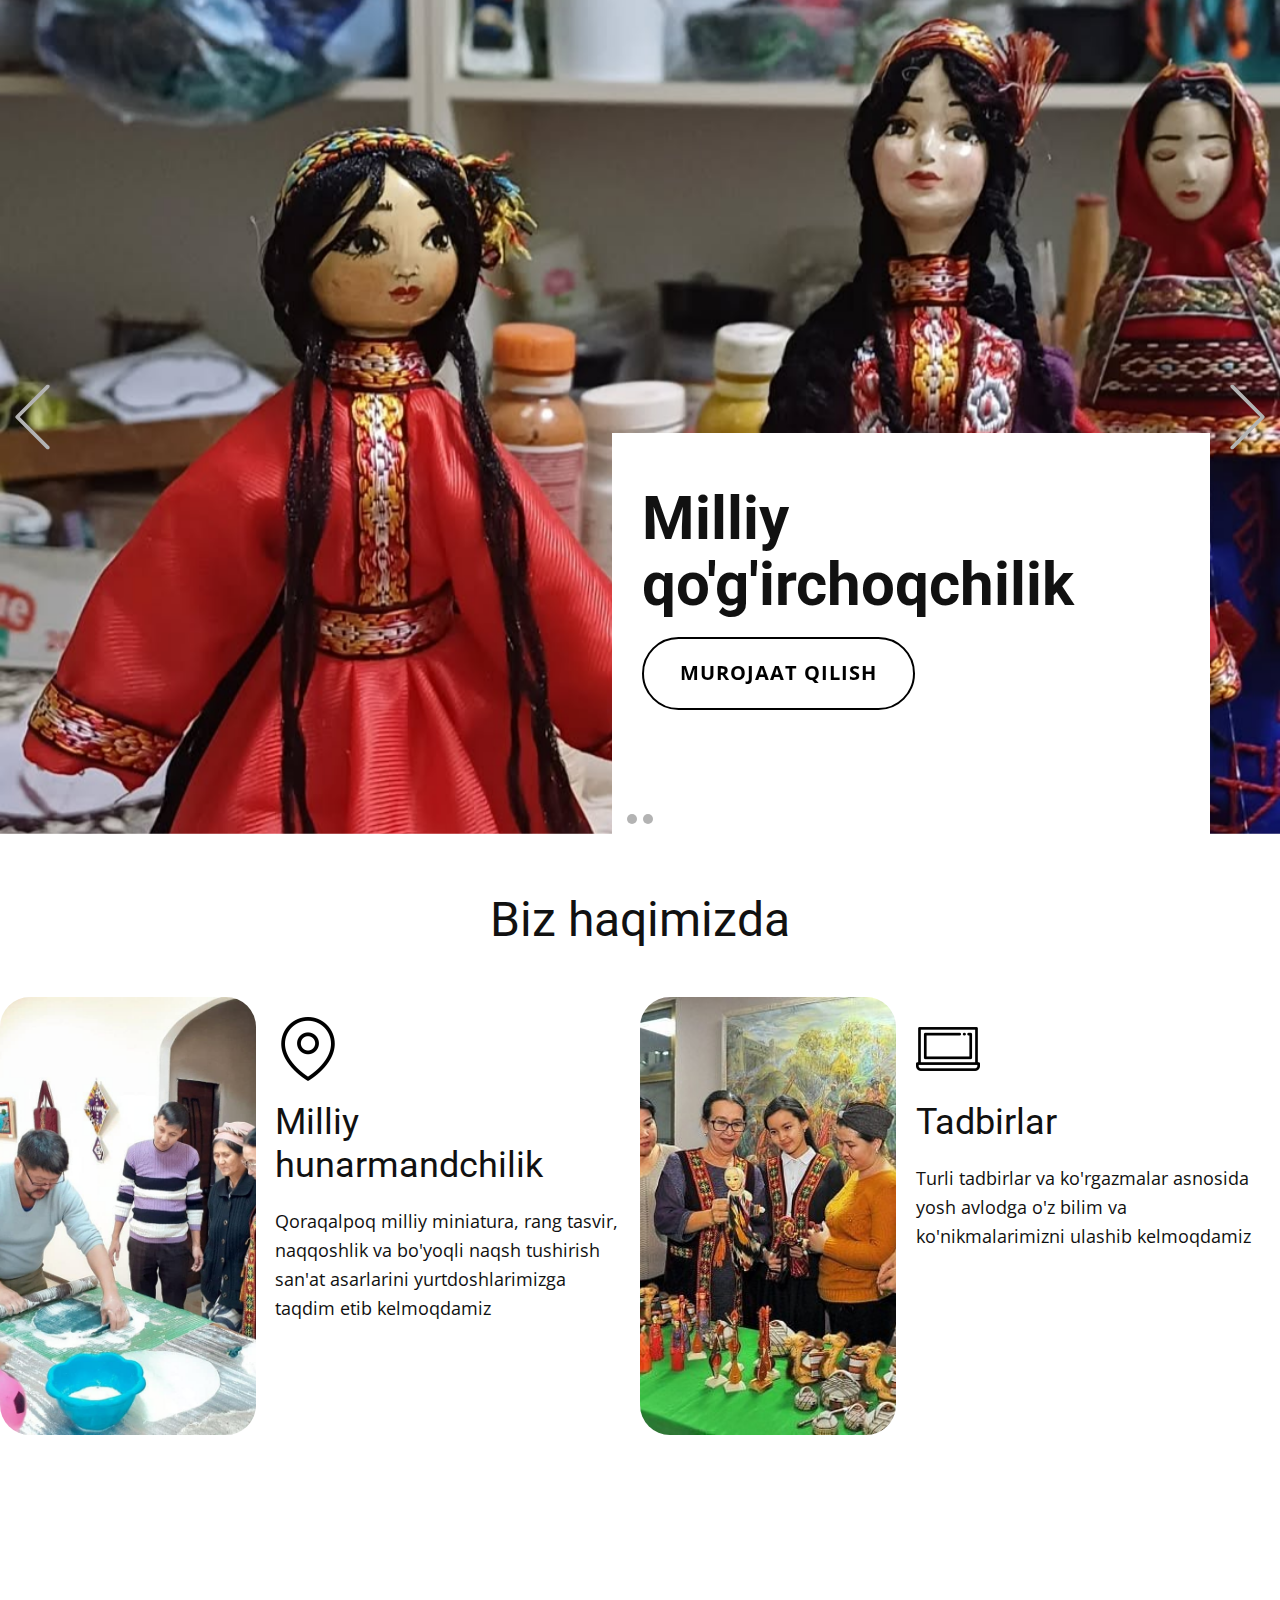
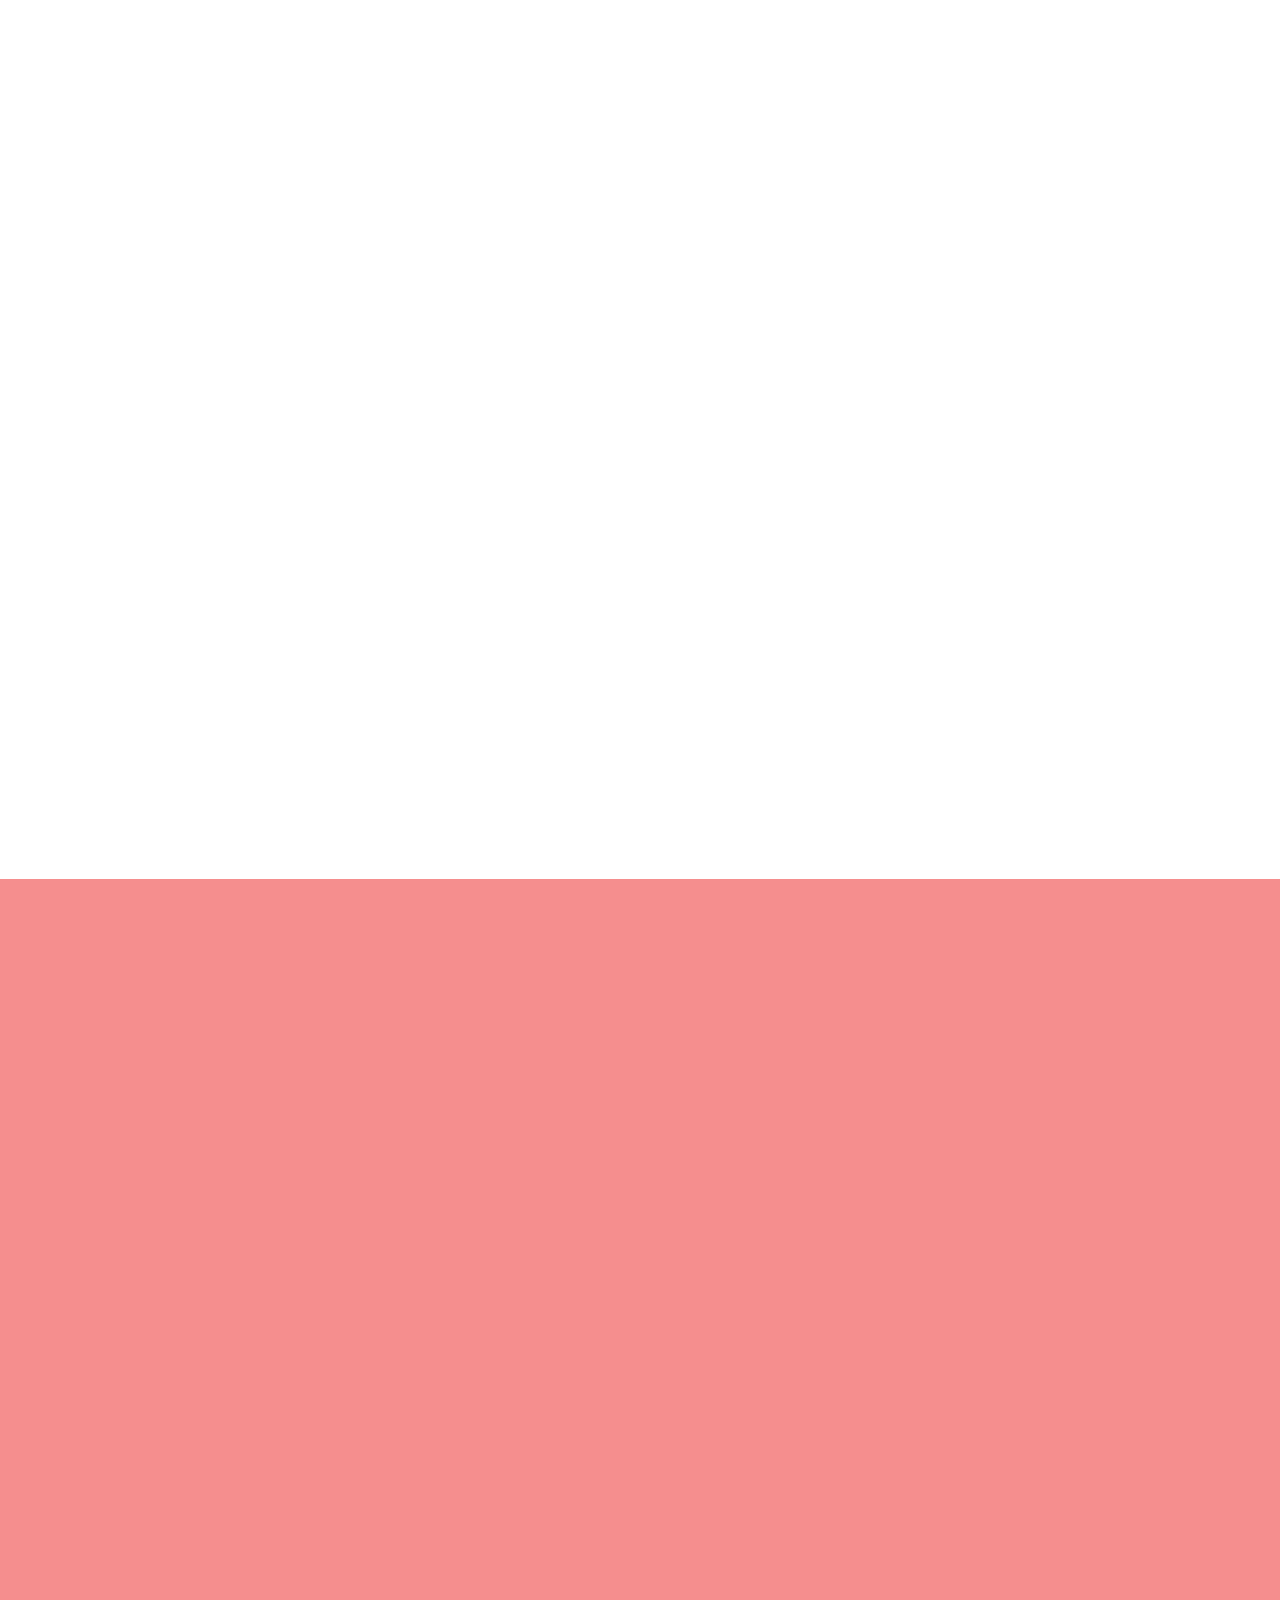
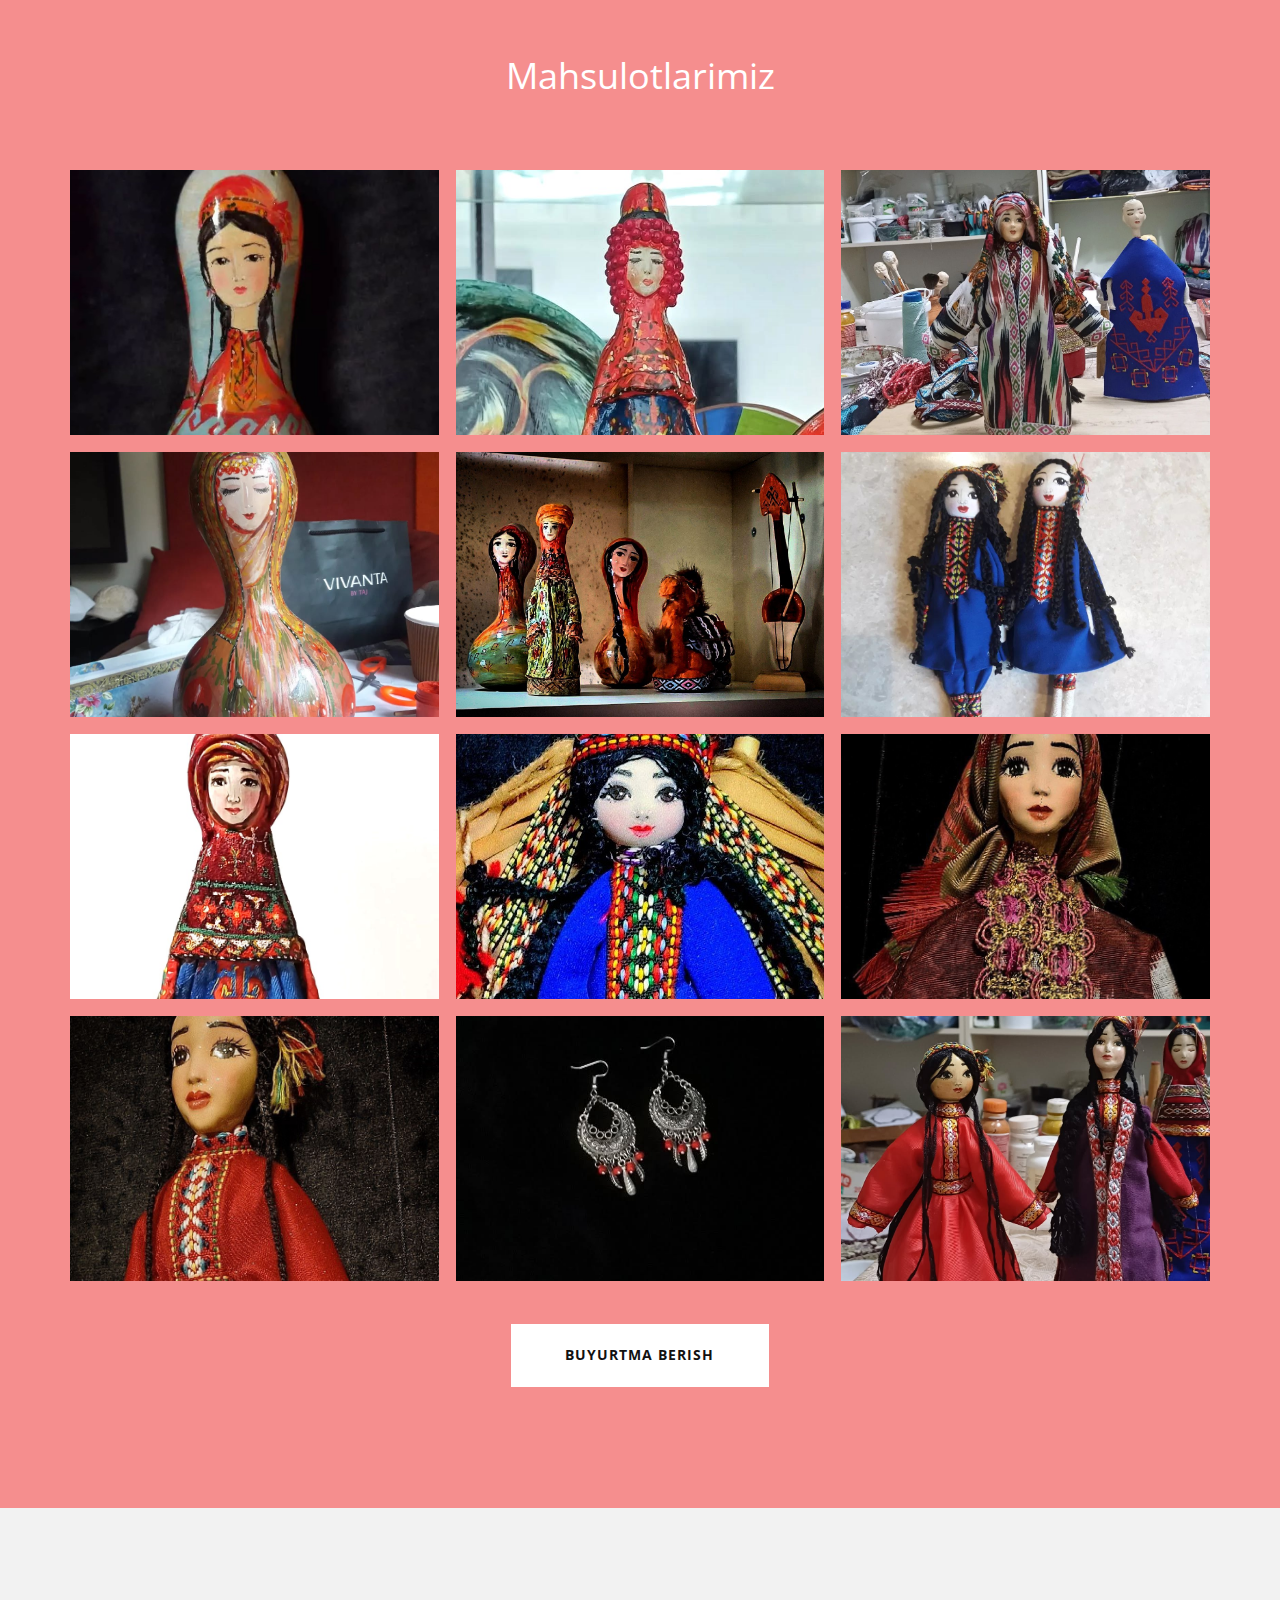
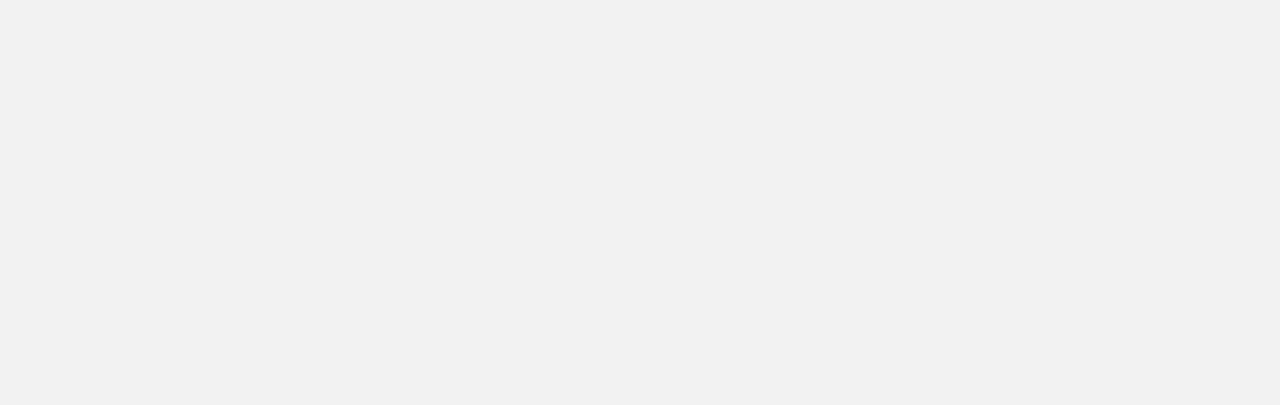
==== commit cb58e4ff: "Update index.html" ====
--- a/index.html
+++ b/index.html
@@ -362,17 +362,4 @@
       
       
     </section>
-    
-    
-    
-    
-    <section class="u-backlink u-clearfix u-grey-80">
-      <p class="u-text">
-        <span>This site was created with the </span>
-        <a class="u-link" href="https://nicepage.com/" target="_blank" rel="nofollow">
-          <span>Nicepage</span>
-        </a>
-      </p>
-    </section>
-  
-</body></html>+</body></html>
